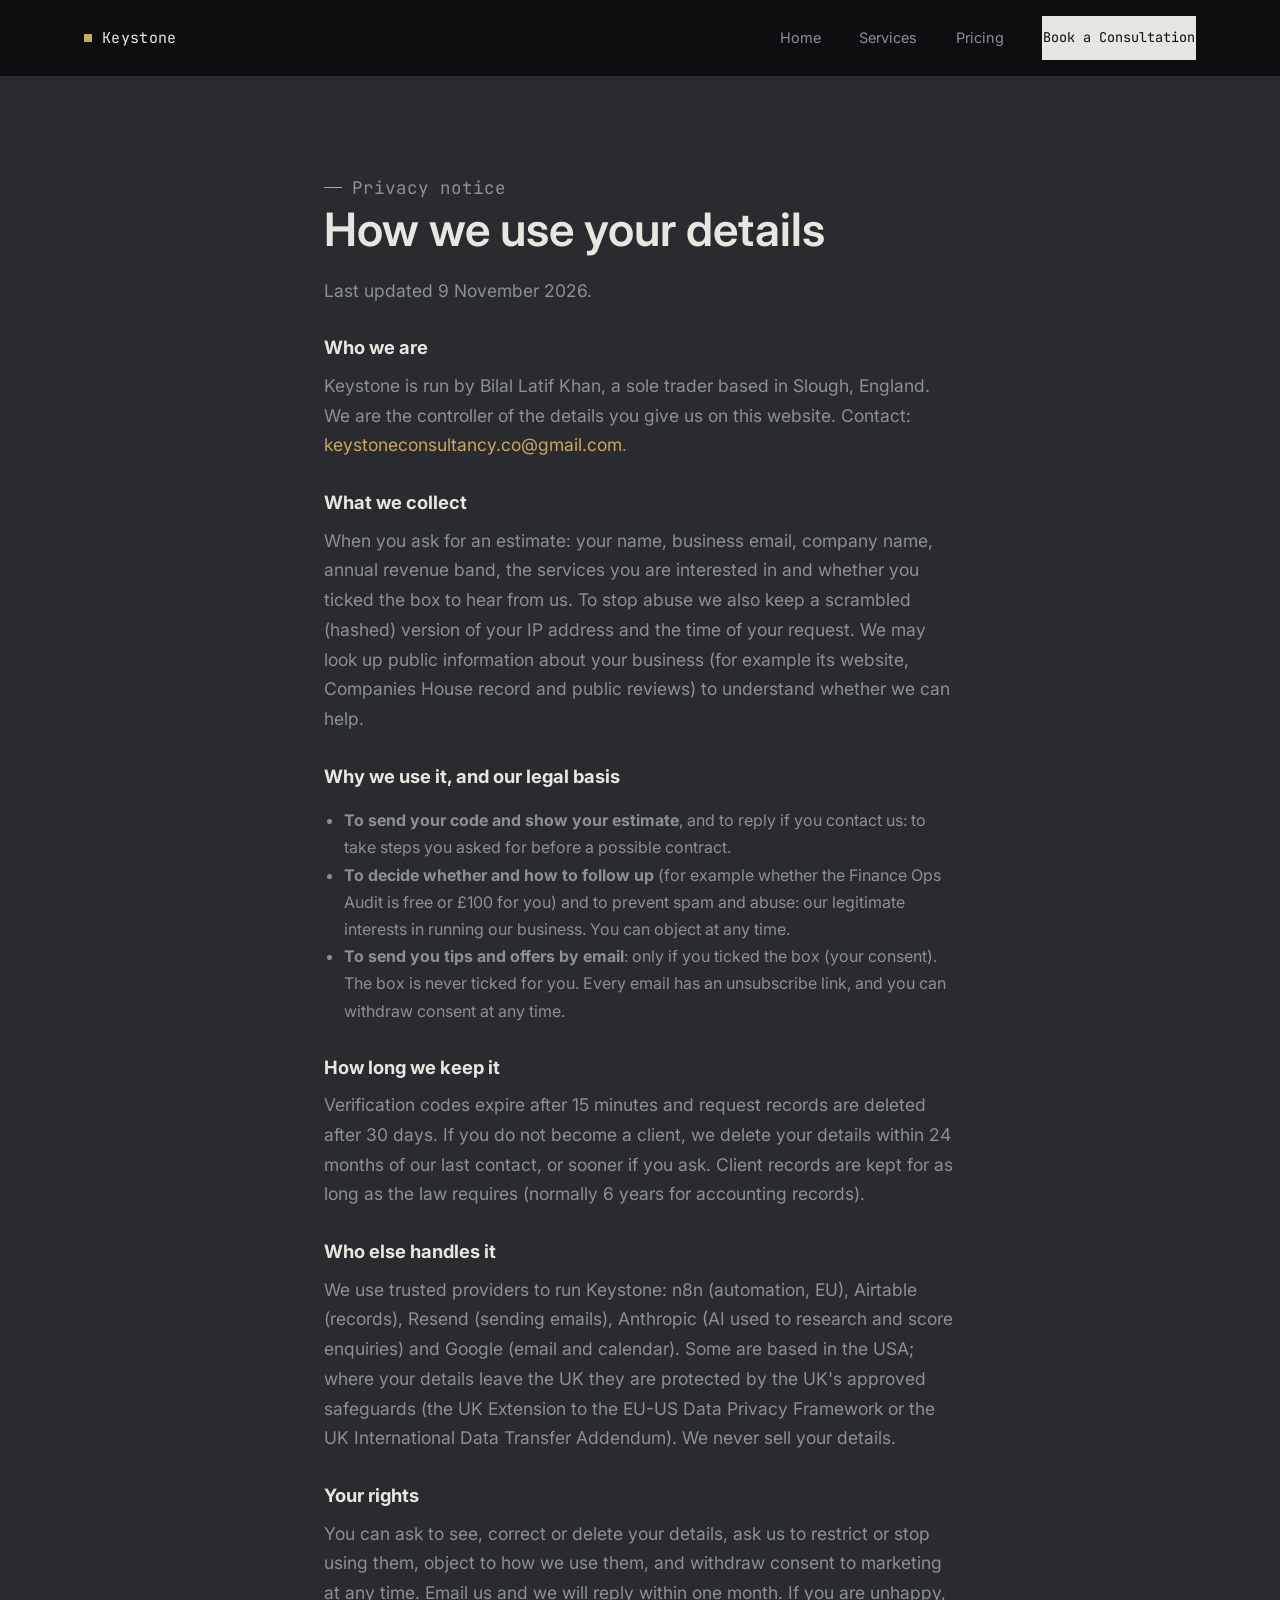
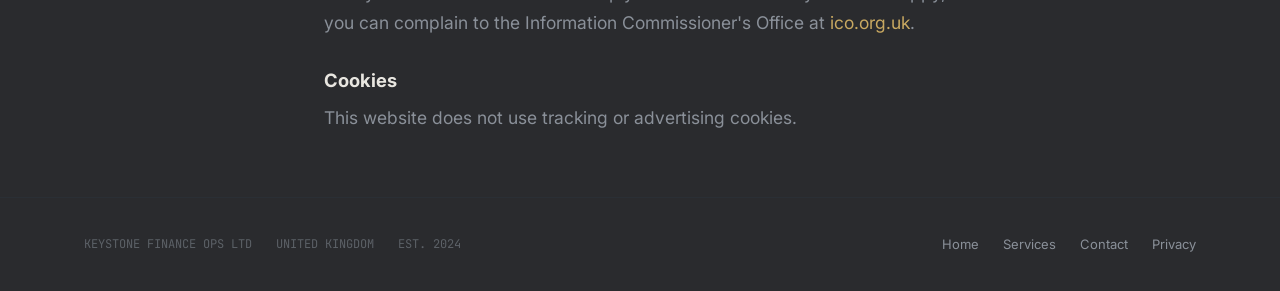
==== privacy.html @ 84c69457 "Approved pricing: audit offer (£100, normally £750; free for qualifying businesses), 4 core services" ====
<!doctype html>
<html lang="en" class="page-services">
<head>
  <meta charset="utf-8" />
  <meta name="viewport" content="width=device-width, initial-scale=1" />
  <title>Keystone Privacy Notice</title>
  <meta name="description" content="How Keystone uses the details you give on our website: what we collect, why, how long we keep it and your rights." />
  <meta name="theme-color" content="#0B0D0F" />
  <link rel="icon" type="image/svg+xml" href="[data-uri]" />
  <meta property="og:type" content="website" />
  <meta property="og:site_name" content="Keystone" />
  <meta property="og:title" content="Keystone Privacy Notice" />
  <meta property="og:description" content="How Keystone uses the details you give on our website." />
  <meta property="og:url" content="https://keystoneconsultancyco-blip.github.io/keystone-website-v3/privacy.html" />
  <link rel="preconnect" href="https://fonts.googleapis.com" />
  <link rel="preconnect" href="https://fonts.gstatic.com" crossorigin />
  <link href="https://fonts.googleapis.com/css2?family=Inter:wght@400;500;600;700&family=JetBrains+Mono:wght@400;500&display=swap" rel="stylesheet" />
  <link rel="stylesheet" href="styles.css" />
</head>
<body class="page-services">

  <header class="nav">
    <div class="wrap">
      <a href="index.html" class="wordmark"><span class="mark"></span>Keystone</a>
      <nav class="nav-links">
        <a href="index.html">Home</a>
        <a href="services.html">Services</a>
        <a href="services.html#pricing">Pricing</a>
        <a href="#contact" class="nav-cta">Book a Consultation</a>
      </nav>
    </div>
  </header>

  <main>
    <section class="svc-hero">
      <div class="wrap legal">
        <p class="eyebrow">Privacy notice</p>
        <h1>How we use your details</h1>
        <p>Last updated 9 November 2026.</p>

        <h2>Who we are</h2>
        <p>Keystone is run by Bilal Latif Khan, a sole trader based in Slough, England. We are the controller of the details you give us on this website. Contact: <a href="mailto:keystoneconsultancy.co@gmail.com">keystoneconsultancy.co@gmail.com</a>.</p>

        <h2>What we collect</h2>
        <p>When you ask for an estimate: your name, business email, company name, annual revenue band, the services you are interested in and whether you ticked the box to hear from us. To stop abuse we also keep a scrambled (hashed) version of your IP address and the time of your request. We may look up public information about your business (for example its website, Companies House record and public reviews) to understand whether we can help.</p>

        <h2>Why we use it, and our legal basis</h2>
        <ul>
          <li><strong>To send your code and show your estimate</strong>, and to reply if you contact us: to take steps you asked for before a possible contract.</li>
          <li><strong>To decide whether and how to follow up</strong> (for example whether the Finance Ops Audit is free or £100 for you) and to prevent spam and abuse: our legitimate interests in running our business. You can object at any time.</li>
          <li><strong>To send you tips and offers by email</strong>: only if you ticked the box (your consent). The box is never ticked for you. Every email has an unsubscribe link, and you can withdraw consent at any time.</li>
        </ul>

        <h2>How long we keep it</h2>
        <p>Verification codes expire after 15 minutes and request records are deleted after 30 days. If you do not become a client, we delete your details within 24 months of our last contact, or sooner if you ask. Client records are kept for as long as the law requires (normally 6 years for accounting records).</p>

        <h2>Who else handles it</h2>
        <p>We use trusted providers to run Keystone: n8n (automation, EU), Airtable (records), Resend (sending emails), Anthropic (AI used to research and score enquiries) and Google (email and calendar). Some are based in the USA; where your details leave the UK they are protected by the UK's approved safeguards (the UK Extension to the EU-US Data Privacy Framework or the UK International Data Transfer Addendum). We never sell your details.</p>

        <h2>Your rights</h2>
        <p>You can ask to see, correct or delete your details, ask us to restrict or stop using them, object to how we use them, and withdraw consent to marketing at any time. Email us and we will reply within one month. If you are unhappy, you can complain to the Information Commissioner's Office at <a href="https://ico.org.uk/make-a-complaint/" target="_blank" rel="noopener">ico.org.uk</a>.</p>

        <h2>Cookies</h2>
        <p>This website does not use tracking or advertising cookies.</p>
      </div>
    </section>
  </main>

  <footer class="footer">
    <div class="wrap">
      <div class="footer-plate">
        <span>KEYSTONE FINANCE OPS LTD</span>
        <span>UNITED KINGDOM</span>
        <span>EST. 2024</span>
      </div>
      <div class="footer-links">
        <a href="index.html">Home</a>
        <a href="services.html">Services</a>
        <a href="mailto:keystoneconsultancy.co@gmail.com">Contact</a>
        <a href="privacy.html">Privacy</a>
      </div>
    </div>
  </footer>
</body>
</html>
---- styles.css ----
/* Keystone — finance operations for UK trades businesses */

:root {
  --ink: #0B0D0F;
  --surface: #14171A;
  --surface-2: #171B1E;
  --hairline: #2A2F35;
  --hairline-soft: #1E2226;
  --bone: #E8E6E0;
  --slate: #8A9099;
  --slate-dim: #5C6167;
  --signal: #C9A961;
  --signal-dim: #8A7440;
  --charcoal: #2A2B2E;
  --navy-deep: #0A1526;
  --navy: #1C3459;
  --navy-bright: #4E85C9;
  --navy-pale: #A9C8ED;

  --font-sans: "Inter", -apple-system, BlinkMacSystemFont, "Segoe UI", sans-serif;
  --font-mono: "JetBrains Mono", "IBM Plex Mono", ui-monospace, SFMono-Regular, Menlo, monospace;

  --container: 1240px;
  --gutter: clamp(24px, 5vw, 64px);
}

* { box-sizing: border-box; }
html { background: var(--ink); }

/* ---------- Cinematic background ---------- */

.cinematic {
  position: fixed;
  inset: 0;
  z-index: -2;
  overflow: hidden;
  pointer-events: none;
}

.cinematic-aurora {
  position: absolute;
  inset: -25%;
  width: 150%;
  height: 150%;
  filter: blur(90px);
}

.aurora-blob {
  position: absolute;
  border-radius: 50%;
  will-change: transform;
}

.aurora-blob.a {
  top: -15%;
  left: 0%;
  width: 62vw;
  height: 62vw;
  max-width: 980px;
  max-height: 980px;
  background: radial-gradient(circle, rgba(28, 52, 89, 0.6) 0%, rgba(28, 52, 89, 0) 70%);
  animation: auroraA 28s ease-in-out infinite;
}

.aurora-blob.b {
  top: 8%;
  right: -12%;
  width: 54vw;
  height: 54vw;
  max-width: 860px;
  max-height: 860px;
  background: radial-gradient(circle, rgba(78, 133, 201, 0.22) 0%, rgba(78, 133, 201, 0) 70%);
  animation: auroraB 34s ease-in-out infinite;
}

.aurora-blob.c {
  bottom: -22%;
  left: 18%;
  width: 66vw;
  height: 66vw;
  max-width: 1080px;
  max-height: 1080px;
  background: radial-gradient(circle, rgba(10, 21, 38, 0.7) 0%, rgba(10, 21, 38, 0) 70%);
  animation: auroraC 40s ease-in-out infinite;
}

.aurora-blob.d {
  bottom: 6%;
  right: 6%;
  width: 40vw;
  height: 40vw;
  max-width: 640px;
  max-height: 640px;
  background: radial-gradient(circle, rgba(28, 52, 89, 0.4) 0%, rgba(28, 52, 89, 0) 70%);
  animation: auroraD 24s ease-in-out infinite;
}

@keyframes auroraA {
  0%, 100% { transform: translate(0, 0) scale(1); }
  33% { transform: translate(10%, 8%) scale(1.15); }
  66% { transform: translate(-6%, 12%) scale(0.92); }
}

@keyframes auroraB {
  0%, 100% { transform: translate(0, 0) scale(1); }
  50% { transform: translate(-14%, -8%) scale(1.2); }
}

@keyframes auroraC {
  0%, 100% { transform: translate(0, 0) scale(1); }
  40% { transform: translate(-10%, -14%) scale(1.1); }
  75% { transform: translate(8%, -6%) scale(0.9); }
}

@keyframes auroraD {
  0%, 100% { transform: translate(0, 0) scale(1); }
  50% { transform: translate(-10%, -10%) scale(1.25); }
}

.cinematic-vignette {
  position: absolute;
  inset: 0;
  background: radial-gradient(ellipse 90% 70% at 50% 28%, rgba(0, 0, 0, 0) 0%, rgba(0, 0, 0, 0.72) 100%);
}

.cinematic-grain {
  position: absolute;
  inset: -20%;
  width: 140%;
  height: 140%;
  background-image: url("[data-uri]");
  background-repeat: repeat;
  opacity: 0.05;
  mix-blend-mode: overlay;
  animation: grainFlicker 0.6s steps(4) infinite;
}

@keyframes grainFlicker {
  0% { transform: translate(0, 0); }
  25% { transform: translate(-2%, 1%); }
  50% { transform: translate(1%, -2%); }
  75% { transform: translate(-1%, 2%); }
  100% { transform: translate(0, 0); }
}

@media (prefers-reduced-motion: reduce) {
  .aurora-blob,
  .cinematic-grain {
    animation: none !important;
  }
}

/* Services page has no live animation: a plain dark charcoal grey backdrop */
html.page-services { background: var(--charcoal); }

/* ---------- Ambient background ---------- */

.ambient {
  position: fixed;
  inset: 0;
  z-index: -1;
  overflow: hidden;
  pointer-events: none;
}

.ambient svg {
  position: absolute;
  width: 100%;
  height: 100%;
  top: 0;
  left: 0;
}

.ambient-fill {
  opacity: 0.5;
}

.ambient-line {
  fill: none;
  stroke: var(--navy);
  stroke-width: 3;
  vector-effect: non-scaling-stroke;
  opacity: 0.6;
}

.ambient-comet {
  fill: none;
  stroke: url(#growthGrad);
  stroke-width: 5;
  stroke-linecap: round;
  stroke-linejoin: round;
  vector-effect: non-scaling-stroke;
  stroke-dasharray: 220 2400;
  opacity: 1;
  filter: drop-shadow(0 0 8px rgba(78, 133, 201, 0.9)) drop-shadow(0 0 26px rgba(78, 133, 201, 0.5));
}

@media (prefers-reduced-motion: reduce) {
  .ambient-comet { display: none; }
}

/* ---------- Logo intro splash ---------- */

.intro-overlay {
  position: fixed;
  inset: 0;
  z-index: 100;
  background: var(--ink);
  display: flex;
  align-items: center;
  justify-content: center;
  opacity: 0;
  transition: opacity 0.7s ease;
}

.intro-overlay.is-visible {
  opacity: 1;
}

.intro-overlay.is-hidden {
  opacity: 0;
  pointer-events: none;
}

.intro-logo {
  position: relative;
  width: clamp(170px, 20vw, 280px);
  height: auto;
  display: block;
  opacity: 0;
  filter: blur(22px);
  transform: scale(0.42);
  transition: opacity 1s ease, transform 1.3s cubic-bezier(0.16, 1.4, 0.3, 1), filter 1.1s ease;
}

.intro-overlay.is-visible .intro-logo {
  opacity: 1;
  filter: blur(0px);
  transform: scale(1.12);
  transition: opacity 1s ease, transform 1.3s cubic-bezier(0.16, 1.4, 0.3, 1) 0.05s, filter 1.1s ease;
}

.intro-overlay.is-hidden .intro-logo {
  transform: scale(1.22);
  transition: opacity 0.75s ease, transform 0.75s ease;
}

@media (prefers-reduced-motion: reduce) {
  .intro-logo {
    transition: none !important;
    filter: none !important;
    transform: none !important;
  }
}

body {
  margin: 0;
  color: var(--bone);
  font-family: var(--font-sans);
  font-size: 16px;
  line-height: 1.6;
  -webkit-font-smoothing: antialiased;
}

img, svg { display: block; max-width: 100%; }

body.quote-modal-locked { overflow: hidden; }

a { color: inherit; text-decoration: none; }

a:focus-visible,
button:focus-visible {
  outline: 2px solid var(--signal);
  outline-offset: 3px;
}

.wrap {
  max-width: var(--container);
  margin: 0 auto;
  padding-left: var(--gutter);
  padding-right: var(--gutter);
}

/* ---------- Nav ---------- */

.nav {
  position: sticky;
  top: 0;
  z-index: 40;
  background: rgba(11, 13, 15, 0.92);
  border-bottom: 1px solid var(--hairline);
}

.nav .wrap {
  display: flex;
  align-items: center;
  justify-content: space-between;
  height: 76px;
}

.wordmark {
  font-family: var(--font-mono);
  font-size: 15px;
  letter-spacing: 0.02em;
  color: var(--bone);
  display: flex;
  align-items: center;
  gap: 10px;
}

.wordmark .mark {
  width: 8px;
  height: 8px;
  background: var(--signal);
  display: inline-block;
}

.nav-links {
  display: flex;
  align-items: center;
  gap: clamp(20px, 3vw, 40px);
  font-size: 14.5px;
  color: var(--slate);
}

.nav-links a {
  padding: 6px 0;
  border-bottom: 1px solid transparent;
  transition: color 0.15s ease, border-color 0.15s ease;
}

.nav-links a:hover,
.nav-links a[aria-current="page"] {
  color: var(--bone);
}

.nav-links a[aria-current="page"] {
  border-bottom-color: var(--signal);
}

.nav-cta {
  color: var(--ink) !important;
  background: var(--bone);
  padding: 9px 18px;
  min-height: 44px;
  display: inline-flex;
  align-items: center;
  font-size: 13.5px;
  font-family: var(--font-mono);
  border: 1px solid var(--bone);
  transition: background 0.15s ease, color 0.15s ease, border-color 0.15s ease;
}

.nav-cta:hover {
  background: var(--signal);
  border-color: var(--signal);
  color: var(--ink) !important;
}

/* ---------- Section scaffolding ---------- */

section { position: relative; }

.section-rule {
  border-top: 1px solid var(--hairline);
}

.eyebrow {
  font-family: var(--font-mono);
  font-size: 13px;
  color: var(--slate);
  margin: 0 0 20px;
  display: flex;
  align-items: center;
  gap: 10px;
}

.eyebrow::before {
  content: "";
  width: 18px;
  height: 1px;
  background: var(--signal);
  display: inline-block;
}

.section-label {
  font-family: var(--font-mono);
  font-size: 12.5px;
  color: var(--slate-dim);
  padding: 28px 0 0;
}

/* ---------- Hero ---------- */

.hero {
  position: relative;
  padding: clamp(72px, 12vw, 148px) 0 clamp(80px, 11vw, 140px);
  overflow: hidden;
}

.hero-scrim {
  position: absolute;
  inset: 0;
  z-index: 1;
  background: linear-gradient(100deg, rgba(11, 13, 15, 0.94) 0%, rgba(11, 13, 15, 0.8) 42%, rgba(11, 13, 15, 0.45) 70%, rgba(11, 13, 15, 0.15) 100%);
  pointer-events: none;
}

.hero-stack {
  position: relative;
  z-index: 2;
  display: flex;
  flex-direction: column;
  align-items: flex-start;
}

.hero-tagline {
  margin: clamp(18px, 2.4vw, 26px) 0 0;
  font-size: clamp(17px, 1.9vw, 22px);
  color: var(--bone);
  font-weight: 500;
  max-width: 36ch;
}

/* ---------- Bold animated wordmark heading ---------- */

.hero-name {
  margin: 14px 0 0;
  font-size: clamp(52px, 10vw, 132px);
  font-weight: 800;
  line-height: 0.96;
  letter-spacing: -0.03em;
}

.hero-name .word {
  display: inline-block;
  overflow: hidden;
  vertical-align: top;
  padding-bottom: 0.1em;
  margin-bottom: -0.1em;
}

.hero-name .word + .word { margin-left: 0.28em; }

.hero-name .word-inner {
  display: inline-block;
  transform: translateY(112%);
  opacity: 0;
}

.hero-name.is-in .word-inner {
  transform: translateY(0);
  opacity: 1;
  transition: transform 0.9s cubic-bezier(0.16, 1, 0.3, 1), opacity 0.6s ease;
}

.hero-name.is-in .word:nth-child(2) .word-inner {
  transition-delay: 0.14s;
}


@media (max-width: 640px) {
  .hero-name .word + .word { margin-left: 0; display: block; }
}

@media (prefers-reduced-motion: reduce) {
  .hero-name .word-inner { transform: none !important; opacity: 1 !important; transition: none !important; }
}

/* ---------- 3D popup card ---------- */

.popup-stage {
  margin-top: clamp(36px, 5vw, 56px);
  perspective: 1500px;
  width: 100%;
}

.popup-card {
  --rx: 0deg;
  --ry: 0deg;
  position: relative;
  max-width: 640px;
  padding: clamp(28px, 4vw, 40px) clamp(28px, 4vw, 44px) clamp(24px, 3vw, 32px);
  background: linear-gradient(160deg, rgba(23, 27, 30, 0.92), rgba(14, 16, 18, 0.96));
  border: 1px solid var(--hairline);
  opacity: 0;
  transform-origin: 50% 0%;
  transform: perspective(1500px) rotateX(-28deg) translateY(28px) scale(0.9);
  box-shadow: 0 10px 24px -18px rgba(0, 0, 0, 0.5);
  transition: opacity 0.85s cubic-bezier(0.22, 1, 0.36, 1), transform 0.85s cubic-bezier(0.22, 1, 0.36, 1), box-shadow 0.85s ease;
}

.popup-card.is-in {
  opacity: 1;
  transform: perspective(1500px) rotateX(var(--rx)) rotateY(var(--ry)) translateY(0) scale(1);
  box-shadow: 0 46px 80px -32px rgba(0, 0, 0, 0.8), 0 0 0 1px rgba(201, 169, 97, 0.08);
}

.popup-text {
  margin: 0 0 28px;
  color: var(--bone);
  font-size: clamp(17px, 1.9vw, 21px);
  line-height: 1.55;
  max-width: 52ch;
}

.popup-actions {
  display: flex;
  flex-wrap: wrap;
  gap: 16px;
}

@media (prefers-reduced-motion: reduce) {
  .popup-card { opacity: 1 !important; transform: none !important; transition: none !important; box-shadow: none !important; }
}

.btn {
  font-family: var(--font-mono);
  font-size: 14px;
  padding: 14px 26px;
  min-height: 48px;
  border: 1px solid var(--hairline);
  transition: border-color 0.15s ease, background 0.15s ease, color 0.15s ease;
  display: inline-flex;
  align-items: center;
}

.btn-primary {
  background: var(--signal);
  color: var(--ink);
  border-color: var(--signal);
}

.btn-primary:hover {
  background: #dab879;
  border-color: #dab879;
}

.btn-secondary {
  color: var(--bone);
  border-color: var(--hairline);
}

.btn-secondary:hover {
  border-color: var(--slate);
}

/* ---------- Section head (reused above the systems outline) ---------- */

.pillars-head {
  display: grid;
  grid-template-columns: 1fr;
  gap: 20px;
  margin-bottom: 48px;
}

.pillars-head h2 {
  font-size: clamp(24px, 2.6vw, 32px);
  margin: 0;
  max-width: 20ch;
  font-weight: 600;
  line-height: 1.25;
}

.pillars-head p {
  color: var(--slate);
  max-width: 52ch;
  margin: 0;
}

/* ---------- Assembly: service stack ---------- */

.assembly { padding: clamp(96px, 13vw, 160px) 0 clamp(120px, 15vw, 200px); }

.svc-stack {
  display: flex;
  flex-direction: column;
  gap: 20px;
  margin-top: 56px;
}

.svc-card-h {
  display: flex;
  align-items: stretch;
  gap: clamp(24px, 4vw, 48px);
  padding: clamp(26px, 3vw, 36px) clamp(28px, 3.5vw, 40px);
  border: 1px solid var(--hairline);
  background: rgba(20, 23, 26, 0.4);
  opacity: 0;
  transform: translateY(32px) scale(0.985);
  transition: opacity 0.7s cubic-bezier(0.22, 1, 0.36, 1), transform 0.7s cubic-bezier(0.22, 1, 0.36, 1);
}

.svc-card-h.is-in {
  opacity: 1;
  transform: translateY(0) scale(1);
}

.svc-card-h-main {
  flex: 1.3;
  min-width: 0;
}

.svc-card-h-side {
  flex: 1;
  min-width: 0;
  display: flex;
  flex-direction: column;
  border-left: 1px solid var(--hairline-soft);
  padding-left: clamp(24px, 3vw, 40px);
}

.svc-card-h-side .svc-card-sell { border-top: none; padding-top: 0; margin-bottom: 18px; }

.svc-card-h-side .quote-trigger { margin-top: auto; }

@media (prefers-reduced-motion: reduce) {
  .svc-card-h { opacity: 1 !important; transform: none !important; transition: none !important; }
}

@media (max-width: 800px) {
  .svc-card-h { flex-direction: column; }
  .svc-card-h-side {
    border-left: none;
    border-top: 1px solid var(--hairline-soft);
    padding-left: 0;
    padding-top: 20px;
    margin-top: 4px;
  }
}

/* ---------- CTA band ---------- */

.cta-band {
  padding: clamp(64px, 9vw, 100px) 0;
  border-top: 1px solid var(--hairline);
}

.cta-band-inner {
  display: flex;
  justify-content: space-between;
  align-items: flex-end;
  flex-wrap: wrap;
  gap: 32px;
}

.cta-band h2 {
  font-size: clamp(26px, 3vw, 38px);
  font-weight: 600;
  margin: 0;
  max-width: 16ch;
  line-height: 1.2;
}

.cta-band-actions {
  display: flex;
  flex-direction: column;
  align-items: flex-start;
  gap: 14px;
}

.cta-email {
  font-family: var(--font-mono);
  font-size: 15px;
  color: var(--bone);
  border-bottom: 1px solid var(--signal-dim);
  padding-bottom: 3px;
}

.cta-note {
  color: var(--slate-dim);
  font-size: 13px;
}

/* ---------- Footer ---------- */

.footer {
  border-top: 1px solid var(--hairline);
  padding: 36px 0;
}

.footer .wrap {
  display: flex;
  justify-content: space-between;
  align-items: center;
  flex-wrap: wrap;
  gap: 16px;
}

.footer-plate {
  font-family: var(--font-mono);
  font-size: 12px;
  color: var(--slate-dim);
  display: flex;
  gap: 24px;
  flex-wrap: wrap;
}

.footer-plate span { white-space: nowrap; }

.footer-links {
  display: flex;
  gap: 24px;
  font-size: 13px;
  color: var(--slate);
}

.footer-links a:hover { color: var(--bone); }

/* ---------- Services page ---------- */

.svc-hero {
  padding: clamp(56px, 8vw, 96px) 0 clamp(40px, 6vw, 64px);
}

.svc-hero h1 {
  font-size: clamp(30px, 4vw, 46px);
  font-weight: 600;
  line-height: 1.15;
  margin: 0 0 20px;
  max-width: 20ch;
}

.svc-hero p {
  color: var(--slate);
  max-width: 58ch;
  font-size: clamp(15.5px, 1.4vw, 17.5px);
  margin: 0;
}

.services {
  border-top: 1px solid var(--hairline);
  padding: clamp(56px, 7vw, 88px) 0;
}

.svc-grid {
  display: grid;
  grid-template-columns: repeat(3, 1fr);
  gap: 28px;
}

.svc-card {
  display: flex;
  flex-direction: column;
  height: 100%;
  padding: clamp(26px, 3vw, 32px);
  border: 1px solid var(--hairline);
  background: rgba(20, 23, 26, 0.4);
}

.svc-card-top {
  display: flex;
  align-items: center;
  justify-content: space-between;
  margin-bottom: 18px;
}

.svc-card-num {
  font-family: var(--font-mono);
  color: var(--slate-dim);
  font-size: 13px;
}

.svc-card .tag {
  font-family: var(--font-mono);
  font-size: 11.5px;
  color: var(--slate-dim);
}

.svc-card h3 {
  font-size: clamp(19px, 2vw, 22px);
  font-weight: 600;
  margin: 0 0 12px;
}

.svc-card-does {
  color: var(--slate);
  font-size: 14.5px;
  margin: 0 0 20px;
}

.svc-card-sell {
  border-top: 1px solid var(--hairline-soft);
  padding-top: 16px;
  margin-bottom: 8px;
}

.svc-card-sell-label {
  font-family: var(--font-mono);
  font-size: 11px;
  letter-spacing: 0.04em;
  text-transform: uppercase;
  color: var(--signal-dim);
  display: block;
  margin-bottom: 10px;
}

.svc-card-sell p {
  color: var(--bone);
  font-size: 14.5px;
  line-height: 1.55;
  margin: 0;
}

.svc-card .quote-trigger {
  margin-top: auto;
  padding-top: 22px;
}

/* ---------- Instant quote widget ---------- */

.quote-trigger {
  margin-top: 28px;
  width: 100%;
  display: flex;
  align-items: center;
  justify-content: space-between;
  gap: 12px;
  padding: 16px 20px;
  background: rgba(20, 23, 26, 0.55);
  border: 1px solid var(--hairline);
  color: var(--bone);
  font-family: var(--font-mono);
  font-size: 13.5px;
  cursor: pointer;
  text-align: left;
  transition: border-color 0.15s ease, color 0.15s ease;
}

.quote-trigger:hover {
  color: var(--signal);
  border-color: var(--signal-dim);
}

.quote-trigger-arrow {
  flex-shrink: 0;
  transition: transform 0.2s ease;
}

.quote-trigger:hover .quote-trigger-arrow { transform: translateX(4px); }

/* ---------- Quote modal ---------- */

.quote-modal-overlay {
  position: fixed;
  inset: 0;
  z-index: 300;
  display: flex;
  align-items: center;
  justify-content: center;
  padding: 24px;
  background: rgba(5, 6, 7, 0.72);
  opacity: 0;
  transition: opacity 0.25s ease;
}

.quote-modal-overlay[hidden] { display: none; }

.quote-modal-overlay.is-open { opacity: 1; }

.quote-modal {
  position: relative;
  width: 100%;
  max-width: 560px;
  max-height: 88vh;
  overflow-y: auto;
  padding: clamp(28px, 4vw, 40px);
  background: linear-gradient(160deg, rgba(23, 27, 30, 0.98), rgba(14, 16, 18, 0.99));
  border: 1px solid var(--hairline);
  box-shadow: 0 46px 80px -32px rgba(0, 0, 0, 0.8);
  transform: scale(0.94) translateY(10px);
  transition: transform 0.28s cubic-bezier(0.22, 1, 0.36, 1);
}

.quote-modal-overlay.is-open .quote-modal { transform: scale(1) translateY(0); }

.quote-modal-close {
  position: absolute;
  top: 16px;
  right: 16px;
  width: 32px;
  height: 32px;
  display: flex;
  align-items: center;
  justify-content: center;
  background: transparent;
  border: 1px solid var(--hairline);
  color: var(--slate);
  font-size: 18px;
  line-height: 1;
  cursor: pointer;
  transition: color 0.15s ease, border-color 0.15s ease;
}

.quote-modal-close:hover { color: var(--bone); border-color: var(--slate); }

.quote-modal-title {
  font-size: clamp(19px, 2.2vw, 23px);
  font-weight: 600;
  margin: 0 0 4px;
  padding-right: 32px;
}

.quote-modal-subtitle {
  font-family: var(--font-mono);
  font-size: 12.5px;
  color: var(--slate-dim);
  margin: 0;
}

@media (prefers-reduced-motion: reduce) {
  .quote-modal-overlay, .quote-modal { transition: none !important; }
}

.quote-question { margin: 22px 0 0; }
.quote-question:first-child { margin-top: 18px; }

.quote-question-label {
  display: block;
  font-size: 13.5px;
  color: var(--bone);
  margin-bottom: 12px;
}

.quote-options {
  display: flex;
  flex-wrap: wrap;
  gap: 8px;
}

.qopt {
  font-family: var(--font-mono);
  font-size: 12.5px;
  padding: 9px 14px;
  min-height: 38px;
  display: inline-flex;
  align-items: center;
  color: var(--slate);
  background: transparent;
  border: 1px solid var(--hairline);
  cursor: pointer;
  transition: border-color 0.15s ease, color 0.15s ease, background 0.15s ease;
}

.qopt:hover { border-color: var(--slate); color: var(--bone); }

.qopt.is-selected {
  border-color: var(--signal);
  color: var(--signal);
  background: rgba(201, 169, 97, 0.08);
}

.quote-submit-row {
  margin-top: 26px;
  display: flex;
  align-items: center;
  gap: 16px;
  flex-wrap: wrap;
}

.quote-submit {
  font-family: var(--font-mono);
  font-size: 13px;
  padding: 12px 22px;
  min-height: 44px;
  background: var(--signal);
  color: var(--ink);
  border: 1px solid var(--signal);
  cursor: pointer;
  transition: background 0.15s ease, border-color 0.15s ease, opacity 0.15s ease;
}

.quote-submit:hover { background: #dab879; border-color: #dab879; }

.quote-submit:disabled {
  opacity: 0.4;
  cursor: not-allowed;
}

.quote-hint {
  font-size: 12.5px;
  color: var(--slate-dim);
}

.quote-result {
  margin-top: 24px;
  padding: 22px 24px;
  border: 1px solid var(--hairline-soft);
  background: rgba(11, 13, 15, 0.6);
  opacity: 0;
  transform: translateY(8px);
  transition: opacity 0.5s ease, transform 0.5s ease;
  display: none;
}

.quote-result.is-visible {
  display: block;
  opacity: 1;
  transform: translateY(0);
}

.quote-range {
  font-family: var(--font-mono);
  font-size: clamp(22px, 2.6vw, 28px);
  color: var(--bone);
  display: block;
  margin-bottom: 10px;
}

.quote-range .unit {
  font-size: 14px;
  color: var(--slate);
}

.quote-note {
  color: var(--slate);
  font-size: 14px;
  margin: 0 0 18px;
  max-width: 52ch;
}

.quote-decline .quote-note {
  color: var(--bone);
  font-size: 15px;
}

/* ---------- Responsive ---------- */

@media (max-width: 1100px) {
  .svc-grid { grid-template-columns: repeat(2, 1fr); }
}

@media (max-width: 640px) {
  .svc-grid { grid-template-columns: 1fr; }
}

@media (max-width: 640px) {
  .nav-links { gap: 16px; font-size: 13.5px; }
  .nav-links a:not(.nav-cta):not([aria-current]) { display: none; }
  .cta-band-inner { align-items: flex-start; }
  .footer .wrap { flex-direction: column; align-items: flex-start; }
}

/* Secondary link under a service's quote button (live demo / questionnaire) */
.svc-card-link {
  display: inline-block;
  margin-top: 12px;
  font-size: 0.85rem;
  color: var(--signal);
  text-decoration: none;
  border-bottom: 1px solid var(--signal-dim);
  align-self: flex-start;
}
.svc-card-link:hover { color: var(--bone); border-bottom-color: var(--bone); }

.quote-result .quote-cta { margin: 10px 10px 0 0; }


/* ===== Pricing ===== */
.pricing { padding: 72px 0; }
.price-audit { display: flex; flex-wrap: wrap; align-items: center; justify-content: space-between; gap: 20px; border: 1px solid var(--signal-dim); background: var(--surface); padding: 24px; margin: 28px 0; }
.price-audit h3 { margin: 10px 0 6px; font-size: 1.3rem; }
.price-audit p { margin: 0; font-size: 1.15rem; color: var(--bone); }
.price-strike { text-decoration: line-through; color: var(--slate-dim); font-size: 0.95rem; margin-left: 6px; }
.price-badge { display: inline-block; font-family: var(--font-mono, monospace); font-size: 0.72rem; letter-spacing: 0.08em; text-transform: uppercase; color: var(--ink); background: var(--signal); padding: 3px 8px; margin-left: 8px; vertical-align: middle; }
.price-note { color: var(--slate); font-size: 0.9rem; line-height: 1.55; }
.price-audit .price-note { margin-top: 8px; font-size: 0.88rem; color: var(--slate); }
.price-grid { display: grid; grid-template-columns: repeat(3, 1fr); gap: 16px; }
.price-card { position: relative; border: 1px solid var(--hairline); background: var(--surface); padding: 24px; }
.price-card.is-main { border-color: var(--signal); }
.price-card.is-main .price-badge { position: absolute; top: -11px; right: 16px; margin: 0; }
.price-card h3 { margin: 0 0 8px; font-size: 1.2rem; }
.price-from { margin: 0 0 14px; color: var(--slate); }
.price-from strong { color: var(--bone); font-size: 1.6rem; }
.price-card ul { margin: 0; padding-left: 18px; color: var(--slate); line-height: 1.7; font-size: 0.93rem; }
.price-setup { margin-top: 28px; border-top: 1px solid var(--hairline); padding-top: 24px; }
.price-setup h3 { margin: 0 0 12px; font-size: 1.05rem; }
.price-setup ul { list-style: none; margin: 0 0 12px; padding: 0; display: grid; grid-template-columns: repeat(2, minmax(0, 1fr)); gap: 8px 28px; }
.price-setup li { display: flex; justify-content: space-between; border-bottom: 1px solid var(--hairline-soft); padding: 8px 0; color: var(--bone); }
.price-setup li span:last-child { font-family: var(--font-mono, monospace); color: var(--signal); }
.price-foot { margin-top: 18px; }
@media (max-width: 860px) { .price-grid { grid-template-columns: 1fr; } .price-setup ul { grid-template-columns: 1fr; } }

/* ===== Estimate calculator ===== */
.calc-form { display: grid; gap: 14px; margin-top: 12px; }
.calc-form label { display: grid; gap: 6px; font-size: 0.9rem; color: var(--slate); }
.calc-form input, .calc-form select { font: inherit; color: var(--bone); background: var(--ink); border: 1px solid var(--hairline); padding: 10px 12px; border-radius: 0; width: 100%; box-sizing: border-box; }
.calc-form input:focus, .calc-form select:focus { outline: 1px solid var(--signal); border-color: var(--signal); }
.calc-form fieldset { border: 1px solid var(--hairline); padding: 10px 12px; margin: 0; display: grid; gap: 8px; }
.calc-form legend { color: var(--slate); font-size: 0.85rem; padding: 0 4px; }
.calc-check { display: flex !important; grid-template-columns: none; align-items: flex-start; gap: 8px !important; color: var(--bone) !important; }
.calc-check input { width: auto; margin-top: 3px; }
.calc-consent { font-size: 0.82rem !important; color: var(--slate) !important; }
.calc-consent a { color: var(--signal); }
.calc-hp { position: absolute; left: -10000px; width: 1px; height: 1px; overflow: hidden; }
.calc-msg { min-height: 1.2em; margin: 0; font-size: 0.88rem; color: var(--slate); }
.calc-msg.is-bad { color: #e8a0a0; }
.calc-link { background: none; border: none; color: var(--signal); text-decoration: underline; cursor: pointer; padding: 0; font: inherit; font-size: 0.85rem; justify-self: start; }
.quote-submit.is-busy { opacity: 0.6; }
.calc-result { display: grid; grid-template-columns: 1fr 1fr; gap: 12px; margin: 16px 0 6px; }
.calc-figure { border: 1px solid var(--hairline); padding: 14px; display: grid; gap: 4px; }
.calc-figure span { font-size: 0.8rem; color: var(--slate); text-transform: uppercase; letter-spacing: 0.08em; }
.calc-figure strong { font-size: 1.5rem; color: var(--bone); }
.calc-figure em { font-style: normal; font-size: 0.82rem; color: var(--slate); }
.calc-packages { color: var(--slate); font-size: 0.9rem; padding-left: 18px; line-height: 1.7; }
.calc-cta { color: var(--bone); border-left: 2px solid var(--signal); padding-left: 12px; margin: 16px 0; }
@media (max-width: 520px) { .calc-result { grid-template-columns: 1fr; } }

/* ===== Privacy page ===== */
.legal { max-width: 760px; }
.legal h2 { font-size: 1.15rem; margin: 28px 0 8px; color: var(--bone); }
.legal p, .legal li { color: var(--slate); line-height: 1.7; }
.legal ul { padding-left: 20px; }
.legal a { color: var(--signal); }
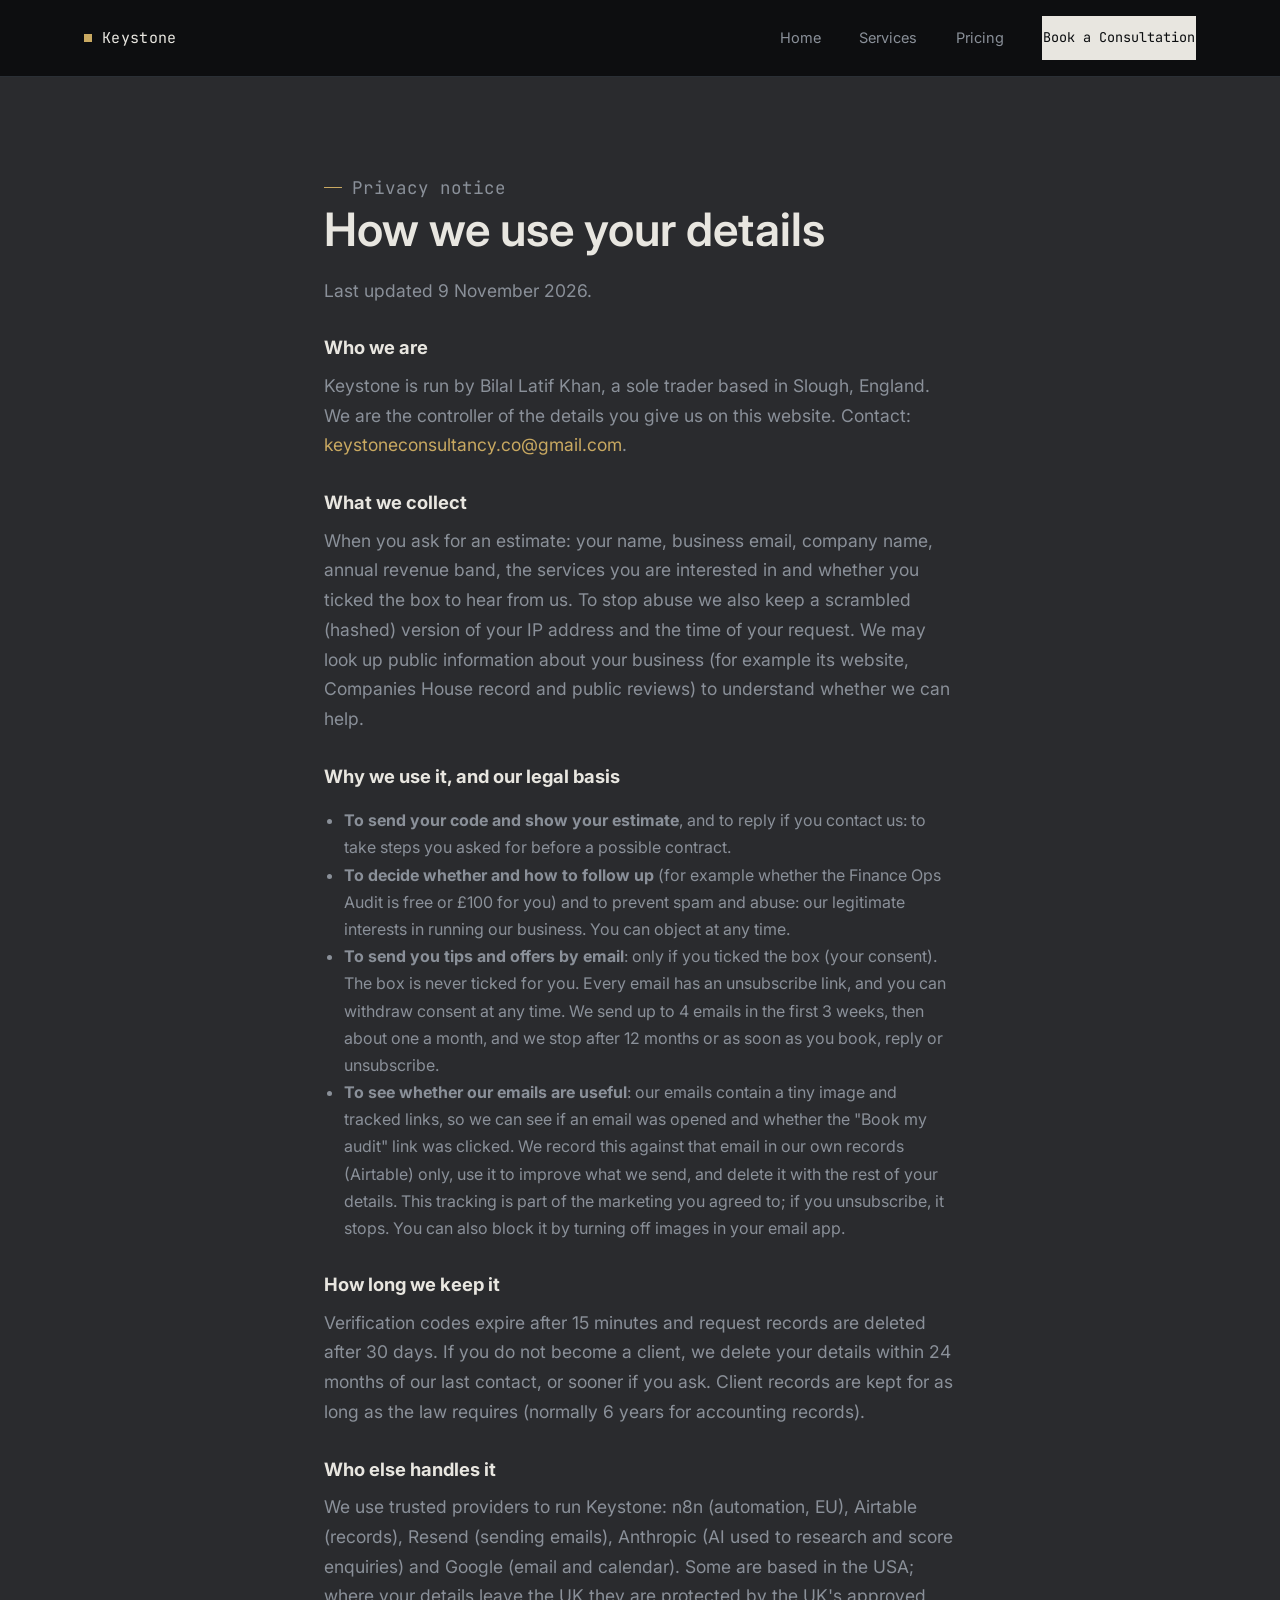
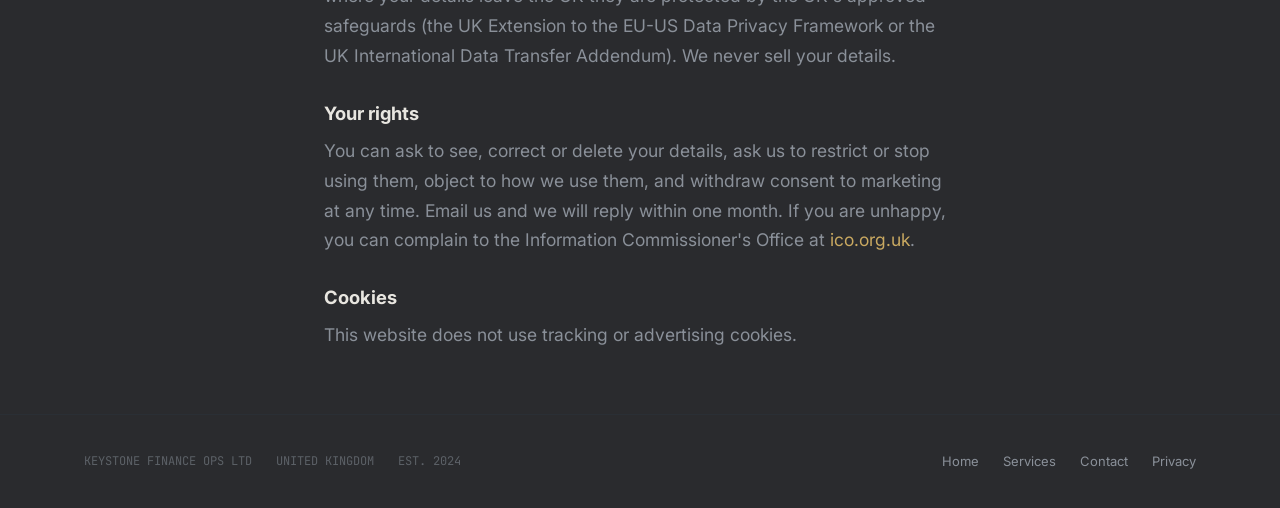
==== commit f9c69c73: "Consent text and privacy notice: email frequency and open/click tracking Co-Authored-By: Claude Opus" ====
--- a/privacy.html
+++ b/privacy.html
@@ -48,7 +48,8 @@
         <ul>
           <li><strong>To send your code and show your estimate</strong>, and to reply if you contact us: to take steps you asked for before a possible contract.</li>
           <li><strong>To decide whether and how to follow up</strong> (for example whether the Finance Ops Audit is free or £100 for you) and to prevent spam and abuse: our legitimate interests in running our business. You can object at any time.</li>
-          <li><strong>To send you tips and offers by email</strong>: only if you ticked the box (your consent). The box is never ticked for you. Every email has an unsubscribe link, and you can withdraw consent at any time.</li>
+          <li><strong>To send you tips and offers by email</strong>: only if you ticked the box (your consent). The box is never ticked for you. Every email has an unsubscribe link, and you can withdraw consent at any time. We send up to 4 emails in the first 3 weeks, then about one a month, and we stop after 12 months or as soon as you book, reply or unsubscribe.</li>
+          <li><strong>To see whether our emails are useful</strong>: our emails contain a tiny image and tracked links, so we can see if an email was opened and whether the "Book my audit" link was clicked. We record this against that email in our own records (Airtable) only, use it to improve what we send, and delete it with the rest of your details. This tracking is part of the marketing you agreed to; if you unsubscribe, it stops. You can also block it by turning off images in your email app.</li>
         </ul>
 
         <h2>How long we keep it</h2>
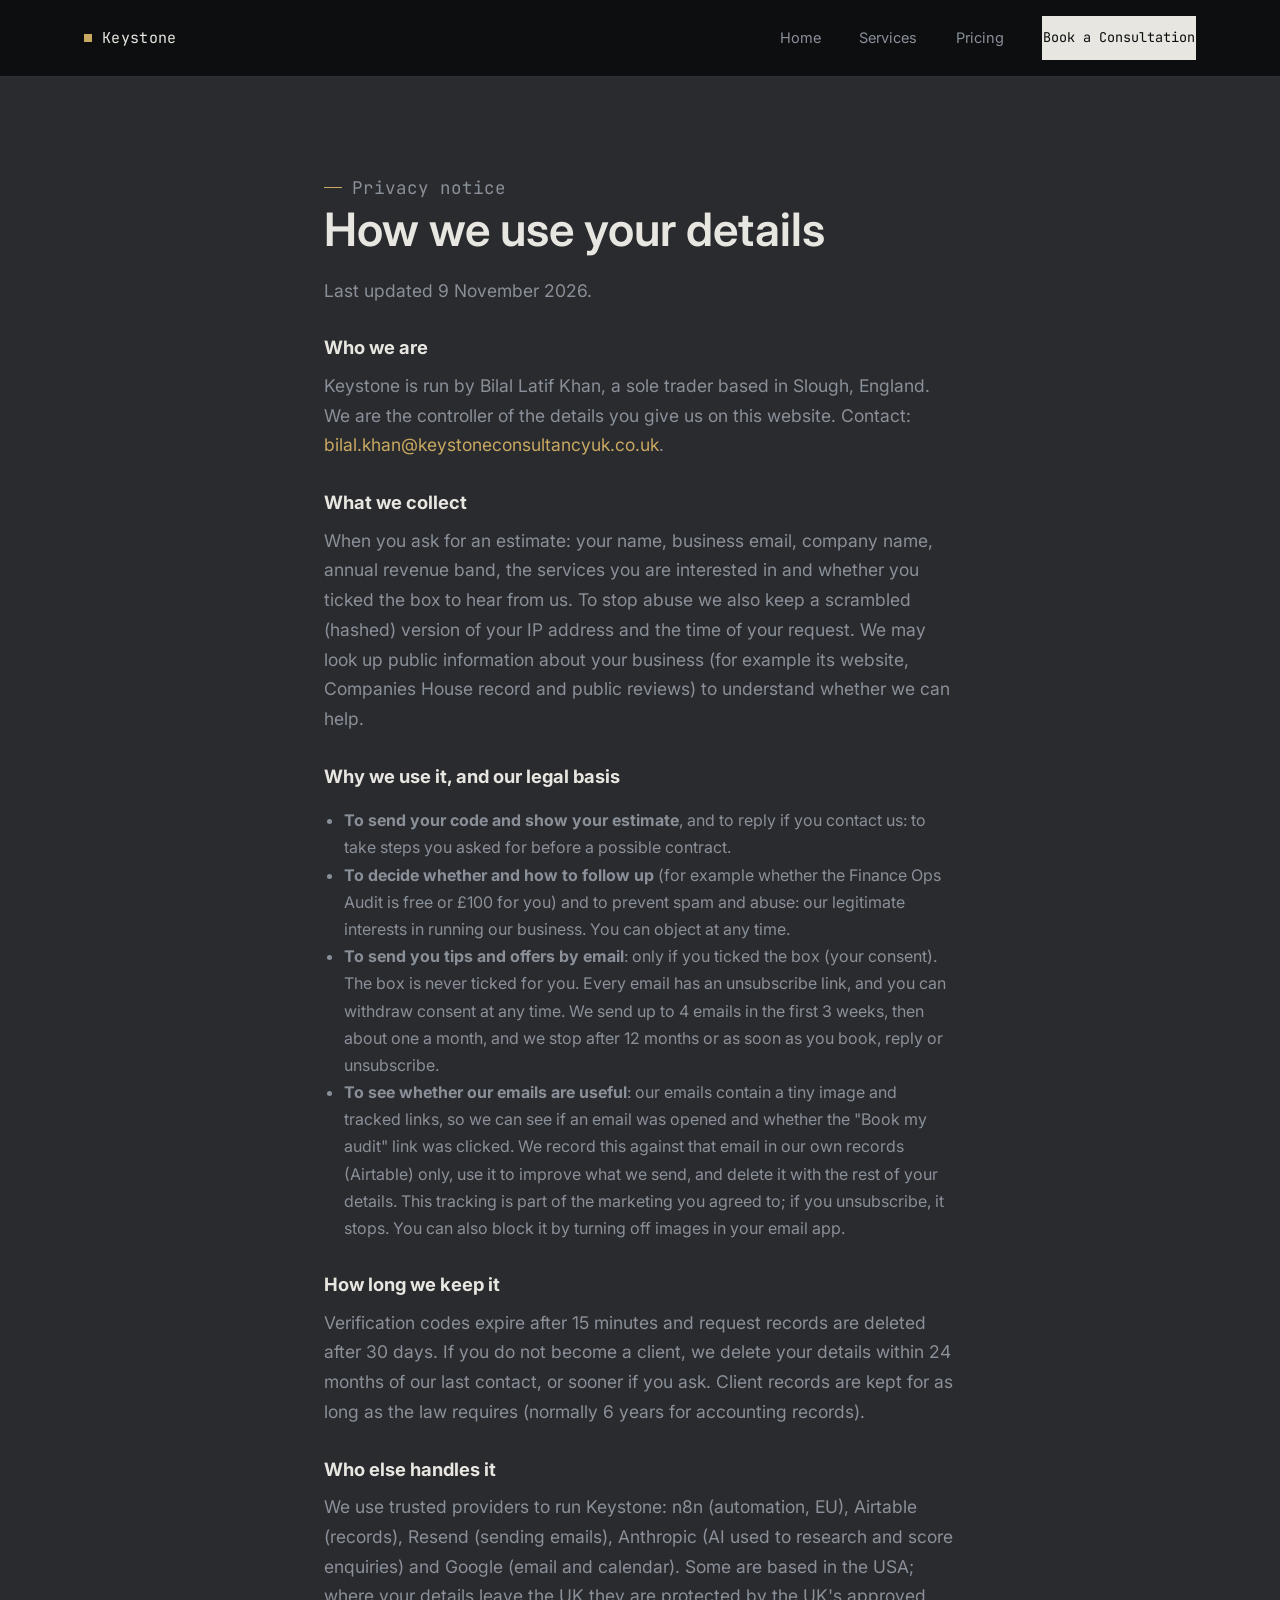
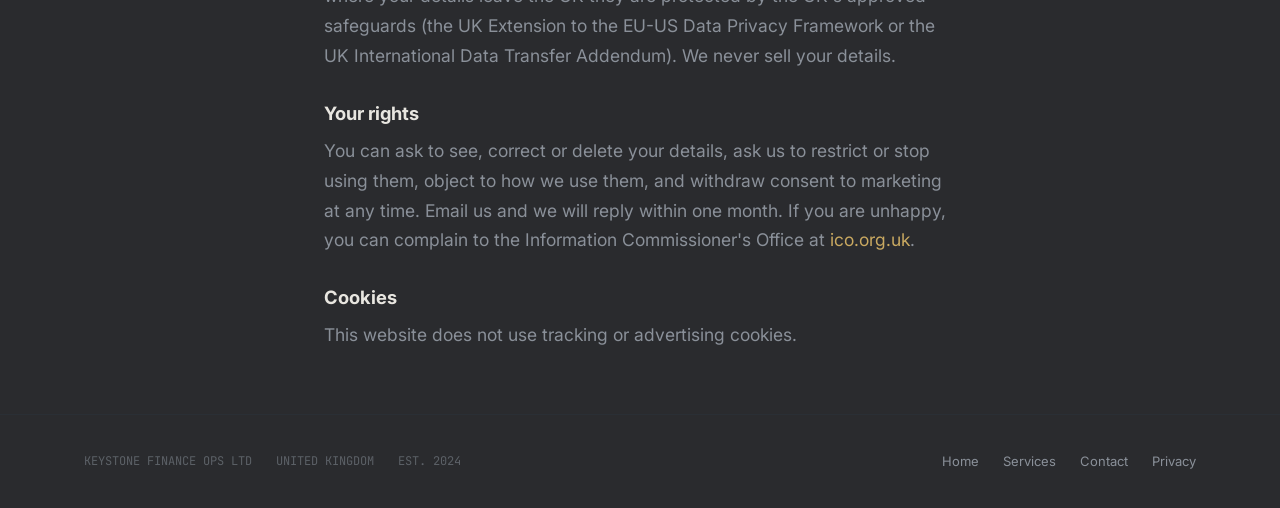
==== commit cd4ea656: "Contact address: bilal.khan@keystoneconsultancyuk.co.uk everywhere (no gmail shown to clients). Merg" ====
--- a/privacy.html
+++ b/privacy.html
@@ -39,7 +39,7 @@
         <p>Last updated 9 November 2026.</p>
 
         <h2>Who we are</h2>
-        <p>Keystone is run by Bilal Latif Khan, a sole trader based in Slough, England. We are the controller of the details you give us on this website. Contact: <a href="mailto:keystoneconsultancy.co@gmail.com">keystoneconsultancy.co@gmail.com</a>.</p>
+        <p>Keystone is run by Bilal Latif Khan, a sole trader based in Slough, England. We are the controller of the details you give us on this website. Contact: <a href="mailto:bilal.khan@keystoneconsultancyuk.co.uk">bilal.khan@keystoneconsultancyuk.co.uk</a>.</p>
 
         <h2>What we collect</h2>
         <p>When you ask for an estimate: your name, business email, company name, annual revenue band, the services you are interested in and whether you ticked the box to hear from us. To stop abuse we also keep a scrambled (hashed) version of your IP address and the time of your request. We may look up public information about your business (for example its website, Companies House record and public reviews) to understand whether we can help.</p>
@@ -77,7 +77,7 @@
       <div class="footer-links">
         <a href="index.html">Home</a>
         <a href="services.html">Services</a>
-        <a href="mailto:keystoneconsultancy.co@gmail.com">Contact</a>
+        <a href="mailto:bilal.khan@keystoneconsultancyuk.co.uk">Contact</a>
         <a href="privacy.html">Privacy</a>
       </div>
     </div>
